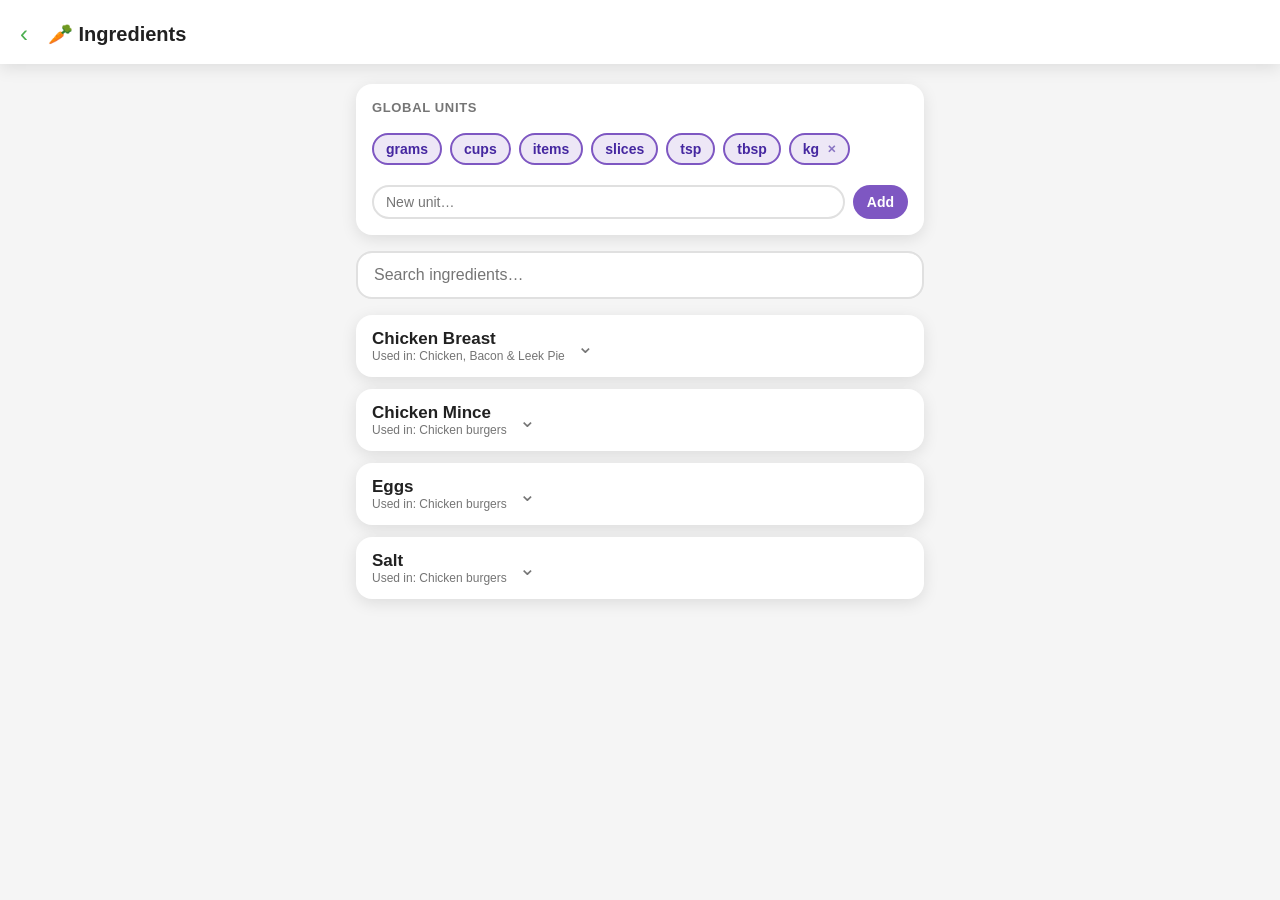
==== ingredients.html @ 9c86be1e "Convert app to static GitHub Pages build with local storage and import/export" ====
<!DOCTYPE html>
<html lang="en">
<head>
  <meta charset="UTF-8" />
  <meta name="viewport" content="width=device-width, initial-scale=1.0, viewport-fit=cover" />
  <meta name="apple-mobile-web-app-capable" content="yes" />
  <meta name="apple-mobile-web-app-status-bar-style" content="default" />
  <title>Ingredients</title>
  <link rel="stylesheet" href="styles.css" />
  <link rel="manifest" href="manifest.json" />
  <style>
    .filter-row input {
      width: 100%;
      padding: 13px 16px;
      border: 2px solid #E0E0E0;
      border-radius: var(--radius);
      font-size: 16px;
      outline: none;
      background: var(--card);
    }
    .filter-row input:focus { border-color: var(--purple, #7E57C2); }

    /* ── Ingredient card ── */
    .idef-card {
      background: var(--card);
      border-radius: var(--radius);
      box-shadow: var(--shadow);
      overflow: hidden;
    }
    .idef-header {
      display: flex;
      align-items: center;
      gap: 12px;
      padding: 14px 16px;
      cursor: pointer;
    }
    .idef-name {
      flex: 1;
      font-size: 17px;
      font-weight: 700;
    }
    .idef-used {
      font-size: 12px;
      color: var(--muted);
    }
    .idef-toggle {
      font-size: 20px;
      color: var(--muted);
      transition: transform 0.2s;
    }
    .idef-card.open .idef-toggle { transform: rotate(180deg); }

    .idef-body {
      display: none;
      padding: 0 16px 16px;
      border-top: 1px solid #F0F0F0;
      padding-top: 14px;
      flex-direction: column;
      gap: 14px;
    }
    .idef-card.open .idef-body { display: flex; }

    /* Units checkboxes */
    .units-grid {
      display: flex;
      flex-wrap: wrap;
      gap: 8px;
    }
    .unit-chip {
      display: flex;
      align-items: center;
      gap: 6px;
      padding: 6px 12px;
      border: 2px solid #E0E0E0;
      border-radius: 20px;
      font-size: 14px;
      cursor: pointer;
      user-select: none;
      transition: border-color 0.15s, background 0.15s;
    }
    .unit-chip input { display: none; }
    .unit-chip.selected {
      border-color: var(--purple, #7E57C2);
      background: #EDE7F6;
      color: #4527A0;
      font-weight: 600;
    }

    /* Purchase quantities */
    .pq-list { display: flex; flex-direction: column; gap: 8px; }
    .pq-row {
      display: grid;
      grid-template-columns: 80px 1fr auto;
      gap: 6px;
      align-items: center;
    }
    .pq-row input[type=number],
    .pq-row select {
      padding: 9px 10px;
      border: 2px solid #E0E0E0;
      border-radius: 10px;
      font-size: 15px;
      font-family: inherit;
      outline: none;
      min-width: 0;
      background: var(--card);
    }
    .pq-row input:focus,
    .pq-row select:focus { border-color: var(--purple, #7E57C2); }

    .add-pq-btn {
      background: none;
      border: 2px dashed #D1C4E9;
      border-radius: 10px;
      color: #512DA8;
      font-size: 14px;
      font-weight: 600;
      padding: 8px 14px;
      cursor: pointer;
      width: 100%;
    }
    .add-unit-row {
      display: flex;
      gap: 8px;
      margin-top: 8px;
    }
    .add-unit-row input {
      flex: 1;
      padding: 7px 12px;
      border: 2px solid #E0E0E0;
      border-radius: 20px;
      font-size: 14px;
      outline: none;
      background: var(--card);
    }
    .add-unit-row input:focus { border-color: var(--purple, #7E57C2); }
    .add-unit-row button {
      padding: 7px 14px;
      background: var(--purple, #7E57C2);
      color: white;
      border: none;
      border-radius: 20px;
      font-size: 14px;
      font-weight: 700;
      cursor: pointer;
    }
    .unit-chip .remove-unit {
      font-size: 11px;
      margin-left: 2px;
      opacity: 0.6;
    }
    /* Global unit manager */
    .unit-manager {
      background: var(--card);
      border-radius: var(--radius);
      box-shadow: var(--shadow);
      padding: 16px;
      display: flex;
      flex-direction: column;
      gap: 12px;
    }
    .idef-name-input {
      width: 100%;
      padding: 10px 12px;
      border: 2px solid #E0E0E0;
      border-radius: 10px;
      font-size: 15px;
      outline: none;
      background: var(--card);
    }
    .idef-name-input:focus { border-color: var(--purple, #7E57C2); }
  </style>
</head>
<body>
  <header>
    <a href="index.html" class="back-btn">‹</a>
    <h1>🥕 Ingredients</h1>
  </header>

  <main class="page">
    <div class="unit-manager">
      <label class="section-label">Global units</label>
      <div class="units-grid" id="global-units-grid"></div>
      <div class="add-unit-row">
        <input type="text" id="new-global-unit" placeholder="New unit…"
          onkeydown="if(event.key==='Enter'){addGlobalUnit();event.preventDefault();}" />
        <button onclick="addGlobalUnit()">Add</button>
      </div>
    </div>
    <div class="filter-row">
      <input id="search" type="text" placeholder="Search ingredients…" oninput="renderFiltered()" />
    </div>
    <div class="card-list" id="ing-list"></div>
  </main>

  <script src="storage.js"></script>
  <script>
    const PRESET_UNITS = ['grams', 'cups', 'items', 'slices', 'tsp', 'tbsp'];
    let customUnits = [];   // loaded from server
    let allIngredients = [];
    const ingredientSaveTimers = new Map();

    function allUnits() {
      return [...PRESET_UNITS, ...customUnits];
    }

    async function loadAll() {
      const [ingredients, units] = await Promise.all([
        AppStore.getIngredients(),
        AppStore.getUnits(),
      ]);
      allIngredients = ingredients;
      customUnits = units;
      allIngredients.sort((a, b) => a.name.localeCompare(b.name));
      renderGlobalUnits();
      renderFiltered();
    }

    // ── Global unit manager ────────────────────────────────────────────

    function renderGlobalUnits() {
      const grid = document.getElementById('global-units-grid');
      const all = allUnits();
      grid.innerHTML = all.map(u => {
        const isCustom = !PRESET_UNITS.includes(u);
        const removeBtn = isCustom
          ? `<span class="remove-unit" onclick="removeGlobalUnit('${escapeJs(u)}',event)">✕</span>`
          : '';
        return `<span class="unit-chip selected" style="cursor:default">${escapeHtml(u)}${removeBtn}</span>`;
      }).join('');
    }

    async function saveGlobalUnits() {
      await AppStore.setUnits(customUnits);
    }

    function addGlobalUnit() {
      const input = document.getElementById('new-global-unit');
      const val = input.value.trim();
      if (!val) return;
      if (allUnits().map(u => u.toLowerCase()).includes(val.toLowerCase())) {
        input.value = '';
        return;
      }
      customUnits.push(val);
      input.value = '';
      saveGlobalUnits();
      renderGlobalUnits();
      // Add chip to every open ingredient card
      document.querySelectorAll('.idef-card').forEach((card, i) => {
        const grid = document.getElementById(`units-${i}`);
        if (grid) grid.insertAdjacentHTML('beforeend', unitChip(i, val, false));
      });
    }

    function removeGlobalUnit(unit, event) {
      event.stopPropagation();
      customUnits = customUnits.filter(u => u !== unit);
      saveGlobalUnits();
      renderGlobalUnits();
      // Remove chip from every ingredient card
      document.querySelectorAll('.idef-card').forEach((card, i) => {
        const grid = document.getElementById(`units-${i}`);
        if (!grid) return;
        grid.querySelectorAll('.unit-chip input').forEach(inp => {
          if (inp.value === unit) inp.closest('.unit-chip').remove();
        });
        refreshPqUnitDropdowns(i);
      });
    }

    function renderFiltered() {
      const query = document.getElementById('search').value.trim().toLowerCase();
      const filtered = query
        ? allIngredients.filter(i => i.name.toLowerCase().includes(query))
        : allIngredients;
      render(filtered);
    }

    function render(ingredients) {
      const list = document.getElementById('ing-list');
      list.innerHTML = '';

      if (ingredients.length === 0) {
        list.innerHTML = `
          <div class="empty">
            <span class="empty-icon">🥕</span>
            <p>No ingredients found.<br/>Add some via a recipe!</p>
          </div>`;
        return;
      }

      ingredients.forEach((ing, i) => {
        const card = document.createElement('div');
        card.className = 'idef-card';
        card.id = `idef-${i}`;

        const selectedUnits = new Set(ing.units || []);
        const pqs = ing.purchaseQuantities || [];

        card.innerHTML = `
          <div class="idef-header" onclick="toggleCard(${i})">
            <div>
              <div class="idef-name">${escapeHtml(ing.name)}</div>
              <div class="idef-used">Used in: ${escapeHtml(ing.usedIn.join(', '))}</div>
            </div>
            <span class="idef-toggle">⌄</span>
          </div>
          <div class="idef-body">
            <div>
              <label class="section-label" style="margin-bottom:8px">Ingredient name</label>
              <input id="name-${i}" class="idef-name-input" type="text" value="${escapeHtml(ing.name)}" oninput="scheduleSaveDef(${i})" onchange="scheduleSaveDef(${i},0)" onblur="scheduleSaveDef(${i},0)" />
            </div>
            <div>
              <label class="section-label" style="margin-bottom:8px">Available units</label>
              <div class="units-grid" id="units-${i}">
                ${allUnits().map(u => unitChip(i, u, selectedUnits.has(u))).join('')}
              </div>
            </div>
            <div>
              <label class="section-label" style="margin-bottom:8px">Purchase quantities</label>
              <div class="pq-list" id="pq-list-${i}">
                ${pqs.map((pq, j) => pqRow(i, j, pq, [...selectedUnits])).join('')}
              </div>
              <button class="add-pq-btn" onclick="addPqRow(${i})">+ Add purchase quantity</button>
            </div>
          </div>`;
        list.appendChild(card);
      });
    }

    function pqRow(i, j, pq, units) {
      pq = pq || { qty: '', unit: units[0] || '' };
      const opts = units.length
        ? units.map(u => `<option value="${u}" ${pq.unit === u ? 'selected' : ''}>${u}</option>`).join('')
        : `<option value="${pq.unit}">${pq.unit || '—'}</option>`;
      return `<div class="pq-row" id="pq-${i}-${j}">
        <input type="number" min="0" step="any" placeholder="Qty" class="pq-qty" value="${escapeHtml(String(pq.qty || ''))}" oninput="scheduleSaveDef(${i})" />
        <select class="pq-unit" onchange="scheduleSaveDef(${i})">${opts}</select>
        <button class="delete-btn" onclick="deletePqRow(${i},${j})">✕</button>
      </div>`;
    }

    function unitChip(i, u, selected) {
      return `<label class="unit-chip${selected ? ' selected' : ''}" onclick="toggleUnit(${i},this,event)">
        <input type="checkbox" value="${escapeHtml(u)}" ${selected ? 'checked' : ''} />
        ${escapeHtml(u)}
      </label>`;
    }

    function toggleCard(i) {
      document.getElementById(`idef-${i}`).classList.toggle('open');
    }

    function toggleUnit(i, label, event) {
      event.preventDefault();
      label.classList.toggle('selected');
      label.querySelector('input').checked = label.classList.contains('selected');
      refreshPqUnitDropdowns(i);
      scheduleSaveDef(i);
    }

    function getSelectedUnits(i) {
      return Array.from(document.querySelectorAll(`#units-${i} .unit-chip.selected input`))
        .map(inp => inp.value);
    }

    function refreshPqUnitDropdowns(i) {
      const units = getSelectedUnits(i);
      document.querySelectorAll(`#pq-list-${i} .pq-row`).forEach(row => {
        const sel = row.querySelector('.pq-unit');
        const current = sel.value;
        sel.innerHTML = units.length
          ? units.map(u => `<option value="${u}" ${current === u ? 'selected' : ''}>${u}</option>`).join('')
          : `<option value="">—</option>`;
      });
    }

    function collectPqRows(i) {
      return Array.from(document.querySelectorAll(`#pq-list-${i} .pq-row`)).map(row => ({
        qty: row.querySelector('.pq-qty').value,
        unit: row.querySelector('.pq-unit').value,
      }));
    }

    function addPqRow(i) {
      const units = getSelectedUnits(i);
      const pqs = collectPqRows(i);
      pqs.push({ qty: '', unit: units[0] || '' });
      const container = document.getElementById(`pq-list-${i}`);
      container.innerHTML = pqs.map((pq, j) => pqRow(i, j, pq, units)).join('');
      scheduleSaveDef(i);
    }

    function deletePqRow(i, j) {
      const units = getSelectedUnits(i);
      const pqs = collectPqRows(i);
      pqs.splice(j, 1);
      const container = document.getElementById(`pq-list-${i}`);
      container.innerHTML = pqs.map((pq, k) => pqRow(i, k, pq, units)).join('');
      scheduleSaveDef(i);
    }

    function scheduleSaveDef(i, delay = 350) {
      if (ingredientSaveTimers.has(i)) clearTimeout(ingredientSaveTimers.get(i));
      const timer = setTimeout(() => {
        ingredientSaveTimers.delete(i);
        saveDef(i);
      }, delay);
      ingredientSaveTimers.set(i, timer);
    }

    async function saveDef(i) {
      const query = document.getElementById('search').value.trim().toLowerCase();
      const filtered = query
        ? allIngredients.filter(x => x.name.toLowerCase().includes(query))
        : allIngredients;
      const ingredient = filtered[i];
      if (!ingredient) return;

      const oldName = ingredient.name;
      const newName = capitalizeIngredientName(document.getElementById(`name-${i}`).value);
      if (!newName) return;

      if (newName.toLowerCase() !== oldName.toLowerCase()) {
        await AppStore.renameIngredient(oldName, newName);
        ingredient.name = newName;
      }

      const units = getSelectedUnits(i);
      const purchaseQuantities = collectPqRows(i).filter(pq => pq.qty !== '' && pq.unit);

      await AppStore.saveIngredientDef(ingredient.name, { units, purchaseQuantities });

      // Update local state
      ingredient.units = units;
      ingredient.purchaseQuantities = purchaseQuantities;
      ingredient.name = newName;

      const nameInput = document.getElementById(`name-${i}`);
      if (nameInput) nameInput.value = newName;
      const nameLabel = document.querySelector(`#idef-${i} .idef-name`);
      if (nameLabel) nameLabel.textContent = newName;
    }

    function escapeHtml(str) {
      return str.replace(/&/g,'&amp;').replace(/</g,'&lt;').replace(/>/g,'&gt;').replace(/"/g,'&quot;');
    }

    function escapeJs(str) {
      return str.replace(/\\/g,'\\\\').replace(/'/g,"\\'");
    }

    function capitalizeIngredientName(name) {
      const trimmed = String(name || '').trim();
      if (!trimmed) return '';
      return trimmed
        .toLowerCase()
        .split(/\s+/)
        .map(word => word.charAt(0).toUpperCase() + word.slice(1))
        .join(' ');
    }

    loadAll();
    if ('serviceWorker' in navigator) {
      navigator.serviceWorker.register('sw.js');
    }
  </script>
</body>
</html>
---- styles.css ----
* {
  box-sizing: border-box;
  margin: 0;
  padding: 0;
  -webkit-tap-highlight-color: transparent;
}

:root {
  --green: #4CAF50;
  --green-dark: #388E3C;
  --orange: #FF7043;
  --orange-dark: #E64A19;
  --purple: #7E57C2;
  --purple-dark: #512DA8;
  --bg: #F5F5F5;
  --card: #FFFFFF;
  --text: #212121;
  --muted: #757575;
  --radius: 16px;
  --shadow: 0 4px 16px rgba(0,0,0,0.10);
}

body {
  font-family: -apple-system, BlinkMacSystemFont, "Segoe UI", sans-serif;
  background: var(--bg);
  color: var(--text);
  min-height: 100dvh;
  display: flex;
  flex-direction: column;
}

/* ── Header ── */
header {
  background: var(--card);
  box-shadow: var(--shadow);
  padding: 16px 20px 12px;
  display: flex;
  align-items: center;
  gap: 12px;
  position: sticky;
  top: 0;
  z-index: 10;
}

header .back-btn {
  background: none;
  border: none;
  font-size: 24px;
  cursor: pointer;
  color: var(--green);
  padding: 4px 8px 4px 0;
  text-decoration: none;
}

header h1 {
  font-size: 20px;
  font-weight: 700;
}

/* ── Home screen ── */
.home {
  flex: 1;
  display: flex;
  flex-direction: column;
  align-items: center;
  justify-content: center;
  gap: 32px;
  padding: 40px 24px;
}

.home-logo {
  font-size: 64px;
  line-height: 1;
}

.home-title {
  font-size: 30px;
  font-weight: 800;
  text-align: center;
  color: var(--text);
}

.home-subtitle {
  font-size: 15px;
  color: var(--muted);
  text-align: center;
  margin-top: -20px;
}

.home-cards {
  display: flex;
  flex-direction: column;
  gap: 16px;
  width: 100%;
  max-width: 360px;
}

.home-card {
  display: flex;
  align-items: center;
  gap: 20px;
  padding: 24px 20px;
  border-radius: var(--radius);
  box-shadow: var(--shadow);
  text-decoration: none;
  color: white;
  font-size: 20px;
  font-weight: 700;
  transition: transform 0.15s, box-shadow 0.15s;
  cursor: pointer;
}

.home-card:active {
  transform: scale(0.97);
  box-shadow: 0 2px 8px rgba(0,0,0,0.12);
}

.home-card.recipes  { background: linear-gradient(135deg, var(--green), var(--green-dark)); }
.home-card.shopping { background: linear-gradient(135deg, var(--orange), var(--orange-dark)); }
.home-card.ingredients { background: linear-gradient(135deg, var(--purple), var(--purple-dark)); }

.home-card .card-icon { font-size: 36px; }

.data-tools {
  width: 100%;
  max-width: 360px;
  background: var(--card);
  border-radius: var(--radius);
  box-shadow: var(--shadow);
  padding: 14px;
  display: flex;
  flex-direction: column;
  gap: 10px;
}

.data-tools h2 {
  font-size: 16px;
  font-weight: 700;
}

.data-tools-note {
  font-size: 13px;
  color: var(--muted);
}

.data-tools-actions {
  display: flex;
  gap: 8px;
}

.data-tools-actions button {
  flex: 1;
  border: none;
  border-radius: 10px;
  padding: 10px 12px;
  color: white;
  font-size: 14px;
  font-weight: 700;
  cursor: pointer;
}

#export-data-btn {
  background: var(--green);
}

#import-data-btn {
  background: var(--purple);
}

.data-tools-status {
  min-height: 18px;
  font-size: 12px;
  color: #2E7D32;
}

.data-tools-status.error {
  color: #C62828;
}

/* ── Shared page layout ── */
.page {
  flex: 1;
  display: flex;
  flex-direction: column;
  padding: 20px 16px;
  gap: 16px;
  max-width: 600px;
  width: 100%;
  margin: 0 auto;
}

/* ── Fab / add button ── */
.fab {
  position: fixed;
  bottom: 28px;
  right: 24px;
  width: 56px;
  height: 56px;
  border-radius: 50%;
  border: none;
  font-size: 28px;
  color: white;
  cursor: pointer;
  box-shadow: 0 4px 16px rgba(0,0,0,0.22);
  display: flex;
  align-items: center;
  justify-content: center;
  transition: transform 0.15s;
}
.fab:active { transform: scale(0.93); }
.fab.recipes  { background: var(--green); }
.fab.shopping { background: var(--orange); }

/* ── Input row (add item) ── */
.add-row {
  display: flex;
  gap: 10px;
}

.add-row input,
.add-row select {
  flex: 1;
  padding: 13px 16px;
  border: 2px solid #E0E0E0;
  border-radius: var(--radius);
  font-size: 16px;
  outline: none;
  background: var(--card);
  transition: border-color 0.2s;
}
.add-row input:focus,
.add-row select:focus { border-color: var(--green); }

.suggestions {
  display: none;
  background: var(--card);
  border-radius: var(--radius);
  box-shadow: var(--shadow);
  overflow: hidden;
  position: relative;
  z-index: 5;
}

#recipe-suggestions {
  margin-top: 0;
}

.suggestion-item {
  width: 100%;
  text-align: left;
  padding: 12px 14px;
  border: none;
  border-bottom: 1px solid #F0F0F0;
  background: var(--card);
  color: var(--text);
  font-size: 15px;
  cursor: pointer;
}

.suggestion-item:last-child {
  border-bottom: none;
}

.suggestion-item:active {
  background: #F7F7F7;
}

.new-item-panel {
  background: var(--card);
  border-radius: var(--radius);
  box-shadow: var(--shadow);
  padding: 14px;
  display: flex;
  flex-direction: column;
  gap: 10px;
}

.new-item-title {
  font-size: 13px;
  font-weight: 700;
  text-transform: uppercase;
  letter-spacing: 0.05em;
  color: var(--muted);
}

.new-item-name {
  font-size: 17px;
  font-weight: 700;
}

.new-item-row {
  display: grid;
  grid-template-columns: 1fr 1fr;
  gap: 8px;
}

.new-item-row input,
.new-item-row select {
  padding: 11px 12px;
  border: 2px solid #E0E0E0;
  border-radius: 10px;
  font-size: 15px;
  outline: none;
  background: var(--card);
}

.new-item-row input:focus,
.new-item-row select:focus {
  border-color: var(--orange);
}

.new-item-actions {
  display: flex;
  justify-content: flex-end;
  gap: 8px;
}

.ghost-btn {
  padding: 10px 12px;
  border: 2px solid #E0E0E0;
  border-radius: 10px;
  background: var(--card);
  color: var(--text);
  font-size: 14px;
  font-weight: 700;
  cursor: pointer;
}

.add-row button {
  padding: 13px 18px;
  border: none;
  border-radius: var(--radius);
  font-size: 16px;
  font-weight: 700;
  color: white;
  cursor: pointer;
}
.add-row button.recipes  { background: var(--green); }
.add-row button.shopping { background: var(--orange); }

.add-recipe-btn {
  width: 100%;
  padding: 16px 18px;
  border: none;
  border-radius: var(--radius);
  font-size: 16px;
  font-weight: 700;
  color: white;
  cursor: pointer;
  margin-top: 12px;
  background: var(--orange);
  transition: transform 0.15s;
}

.add-recipe-btn:active {
  transform: scale(0.97);
}

/* ── Card list ── */
.card-list {
  display: flex;
  flex-direction: column;
  gap: 12px;
  padding-bottom: 80px;
}

.card-item {
  background: var(--card);
  border-radius: var(--radius);
  box-shadow: var(--shadow);
  padding: 16px 16px;
  display: flex;
  align-items: center;
  gap: 14px;
  position: relative;
  overflow: hidden;
}

/* Shopping list: checkbox style */
.card-item.shop-item {
  cursor: pointer;
}

.card-item .check {
  width: 24px;
  height: 24px;
  border-radius: 50%;
  border: 2px solid #BDBDBD;
  flex-shrink: 0;
  display: flex;
  align-items: center;
  justify-content: center;
  font-size: 14px;
  transition: background 0.2s, border-color 0.2s;
}

.card-item.checked .check {
  background: var(--orange);
  border-color: var(--orange);
  color: white;
}

.card-item .item-text {
  flex: 1;
  font-size: 16px;
}

.card-item.checked .item-text {
  text-decoration: line-through;
  color: var(--muted);
}

.card-item .delete-btn {
  background: none;
  border: none;
  font-size: 22px;
  color: #BDBDBD;
  cursor: pointer;
  padding: 8px;
}
.card-item .delete-btn:hover { color: #EF5350; }

/* Recipe cards */
.recipe-card {
  background: var(--card);
  border-radius: var(--radius);
  box-shadow: var(--shadow);
  overflow: hidden;
  cursor: pointer;
}

.recipe-card .recipe-header {
  display: flex;
  align-items: center;
  gap: 14px;
  padding: 16px;
}

.recipe-card .recipe-emoji {
  font-size: 32px;
  flex-shrink: 0;
}

.recipe-card .recipe-name {
  font-size: 17px;
  font-weight: 700;
  flex: 1;
}

.recipe-card .recipe-toggle {
  font-size: 20px;
  color: var(--muted);
  transition: transform 0.2s;
}

.recipe-card.open .recipe-toggle {
  transform: rotate(180deg);
}

.recipe-card .recipe-body {
  display: none;
  padding: 0 16px 16px;
  font-size: 15px;
  color: var(--muted);
  line-height: 1.6;
  border-top: 1px solid #F0F0F0;
  padding-top: 12px;
}

.recipe-card.open .recipe-body { display: block; }

.section-label {
  display: block;
  font-size: 13px;
  font-weight: 700;
  text-transform: uppercase;
  letter-spacing: 0.05em;
  color: var(--muted);
  margin-bottom: 6px;
}

.recipe-body textarea {
  width: 100%;
  min-height: 100px;
  border: 2px solid #E0E0E0;
  border-radius: 10px;
  padding: 10px;
  font-size: 15px;
  font-family: inherit;
  resize: vertical;
  outline: none;
}
.recipe-body textarea:focus { border-color: var(--green); }

/* ── Ingredient rows ── */
.ing-list {
  display: flex;
  flex-direction: column;
  gap: 8px;
}

.ing-row {
  display: grid;
  grid-template-columns: 1fr auto;
  gap: 8px;
  align-items: center;
}

.ing-row .delete-btn {
  font-size: 24px;
  padding: 4px 8px;
  color: #BDBDBD;
  background: none;
  border: none;
  cursor: pointer;
}

.ing-row .delete-btn:active {
  color: #EF5350;
}

.ing-summary {
  width: 100%;
  text-align: left;
  padding: 0;
  border: none;
  background: transparent;
  color: var(--text);
  font-size: 15px;
  cursor: pointer;
  font: inherit;
}

.ing-editor {
  display: none;
  grid-template-columns: 64px 110px 1fr auto;
  gap: 6px;
  align-items: start;
}

.ing-editor .ing-qty {
  grid-column: 1;
  grid-row: 1;
}

.ing-editor .ing-unit {
  grid-column: 2;
  grid-row: 1;
}

.ing-editor > div {
  grid-column: 1 / span 3;
  grid-row: 2;
  width: 100%;
  position: relative;
}

.ing-editor .ing-name {
  width: 100%;
}

.ing-editor .ing-done {
  grid-column: 4;
  grid-row: 2;
}

.ing-row.editing {
  grid-template-columns: 1fr auto;
  align-items: start;
}

.ing-row.editing .ing-summary {
  display: none;
}

.ing-row.editing .ing-editor {
  display: grid;
}

.ing-editor input,
.ing-editor select {
  padding: 9px 10px;
  border: 2px solid #E0E0E0;
  border-radius: 10px;
  font-size: 15px;
  font-family: inherit;
  outline: none;
  min-width: 0;
  background: var(--card);
  appearance: auto;
}

.ing-editor input:focus,
.ing-editor select:focus { border-color: var(--green); }

.ing-done {
  padding: 9px 10px;
  border: none;
  border-radius: 10px;
  background: var(--green);
  color: white;
  font-size: 13px;
  font-weight: 700;
  cursor: pointer;
}

.ing-suggestions {
  display: none;
  background: var(--card);
  border-radius: 10px;
  box-shadow: var(--shadow);
  overflow: hidden;
  position: absolute;
  top: 100%;
  left: 0;
  right: 0;
  z-index: 10;
  margin-top: 2px;
}

.ing-suggestion-item {
  width: 100%;
  text-align: left;
  padding: 10px 12px;
  border: none;
  border-bottom: 1px solid #F0F0F0;
  background: var(--card);
  color: var(--text);
  font-size: 14px;
  cursor: pointer;
  font: inherit;
}

.ing-suggestion-item:last-child {
  border-bottom: none;
}

.ing-suggestion-item:active {
  background: #F7F7F7;
}

.add-ing-btn {
  margin-top: 10px;
  background: none;
  border: 2px dashed #C8E6C9;
  border-radius: 10px;
  color: var(--green-dark);
  font-size: 14px;
  font-weight: 600;
  padding: 8px 14px;
  cursor: pointer;
  width: 100%;
}

/* ── Empty state ── */
.empty {
  text-align: center;
  color: var(--muted);
  margin-top: 40px;
  font-size: 16px;
  display: flex;
  flex-direction: column;
  align-items: center;
  gap: 10px;
}
.empty .empty-icon { font-size: 48px; }
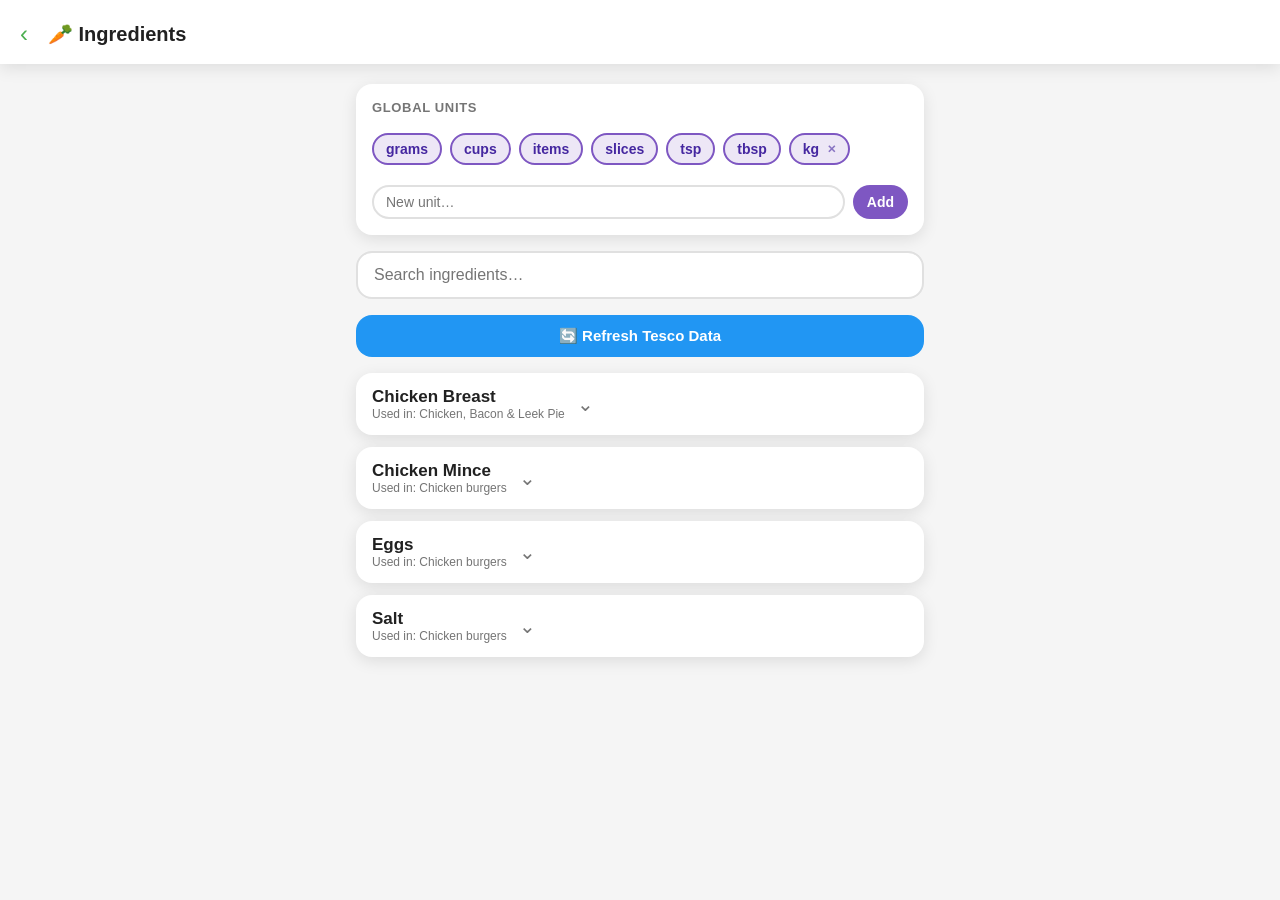
==== commit ec17eeda: "Add Refresh Tesco Data button to fetch product titles and prices from API" ====
--- a/ingredients.html
+++ b/ingredients.html
@@ -90,11 +90,12 @@
     .pq-list { display: flex; flex-direction: column; gap: 8px; }
     .pq-row {
       display: grid;
-      grid-template-columns: 80px 1fr auto;
+      grid-template-columns: 80px 1fr 130px auto;
       gap: 6px;
       align-items: center;
     }
     .pq-row input[type=number],
+    .pq-row input[type=text],
     .pq-row select {
       padding: 9px 10px;
       border: 2px solid #E0E0E0;
@@ -107,6 +108,22 @@
     }
     .pq-row input:focus,
     .pq-row select:focus { border-color: var(--purple, #7E57C2); }
+
+    .pq-tesco-info {
+      grid-column: 1 / -1;
+      font-size: 13px;
+      color: var(--muted);
+      display: flex;
+      flex-direction: column;
+      gap: 4px;
+    }
+    .pq-tesco-title {
+      font-weight: 600;
+    }
+    .pq-tesco-price {
+      color: var(--green);
+      font-weight: 700;
+    }
 
     .add-pq-btn {
       background: none;
@@ -169,6 +186,46 @@
       background: var(--card);
     }
     .idef-name-input:focus { border-color: var(--purple, #7E57C2); }
+    
+    /* Refresh button */
+    .refresh-btn {
+      background: #2196F3;
+      color: white;
+      border: none;
+      border-radius: var(--radius);
+      padding: 12px 16px;
+      font-size: 15px;
+      font-weight: 600;
+      cursor: pointer;
+      width: 100%;
+      transition: background 0.2s;
+    }
+    .refresh-btn:hover { background: #1976D2; }
+    .refresh-btn:disabled {
+      background: #ccc;
+      cursor: not-allowed;
+    }
+    #refresh-status {
+      margin-top: 1rem;
+      padding: 12px 16px;
+      border-radius: var(--radius);
+      font-size: 14px;
+      font-weight: 600;
+      display: none;
+    }
+    #refresh-status.show {
+      display: block;
+    }
+    #refresh-status.success {
+      background: #E8F5E9;
+      color: #2E7D32;
+      border-left: 4px solid #4CAF50;
+    }
+    #refresh-status.error {
+      background: #FFEBEE;
+      color: #C62828;
+      border-left: 4px solid #F44336;
+    }
   </style>
 </head>
 <body>
@@ -190,6 +247,8 @@
     <div class="filter-row">
       <input id="search" type="text" placeholder="Search ingredients…" oninput="renderFiltered()" />
     </div>
+    <button class="refresh-btn" onclick="refreshTescoData()">🔄 Refresh Tesco Data</button>
+    <div id="refresh-status"></div>
     <div class="card-list" id="ing-list"></div>
   </main>
 
@@ -330,14 +389,18 @@
     }
 
     function pqRow(i, j, pq, units) {
-      pq = pq || { qty: '', unit: units[0] || '' };
+      pq = pq || { qty: '', unit: units[0] || '', tescoProductID: '', tescoTitle: '', tescoPrice: null };
       const opts = units.length
         ? units.map(u => `<option value="${u}" ${pq.unit === u ? 'selected' : ''}>${u}</option>`).join('')
         : `<option value="${pq.unit}">${pq.unit || '—'}</option>`;
+      const hasTescoData = pq.tescoTitle || pq.tescoPrice;
+      const tescoInfo = hasTescoData ? `<div class="pq-tesco-info">${pq.tescoTitle ? `<div class="pq-tesco-title">${escapeHtml(pq.tescoTitle)}</div>` : ''}${pq.tescoPrice ? `<div class="pq-tesco-price">£${pq.tescoPrice.toFixed(2)}</div>` : ''}</div>` : '';
       return `<div class="pq-row" id="pq-${i}-${j}">
         <input type="number" min="0" step="any" placeholder="Qty" class="pq-qty" value="${escapeHtml(String(pq.qty || ''))}" oninput="scheduleSaveDef(${i})" />
         <select class="pq-unit" onchange="scheduleSaveDef(${i})">${opts}</select>
+        <input type="text" placeholder="Tesco product ID" class="pq-tesco-id" value="${escapeHtml(String(pq.tescoProductID || ''))}" oninput="scheduleSaveDef(${i})" />
         <button class="delete-btn" onclick="deletePqRow(${i},${j})">✕</button>
+        ${tescoInfo}
       </div>`;
     }
 
@@ -377,16 +440,23 @@
     }
 
     function collectPqRows(i) {
-      return Array.from(document.querySelectorAll(`#pq-list-${i} .pq-row`)).map(row => ({
-        qty: row.querySelector('.pq-qty').value,
-        unit: row.querySelector('.pq-unit').value,
-      }));
+      return Array.from(document.querySelectorAll(`#pq-list-${i} .pq-row`)).map(row => {
+        const pqRow = row.querySelector('.pq-qty');
+        if (!pqRow) return null;
+        return {
+          qty: row.querySelector('.pq-qty').value,
+          unit: row.querySelector('.pq-unit').value,
+          tescoProductID: row.querySelector('.pq-tesco-id').value.trim(),
+          tescoTitle: row.querySelector('.pq-tesco-title')?.textContent || '',
+          tescoPrice: row.querySelector('.pq-tesco-price') ? parseFloat(row.querySelector('.pq-tesco-price').textContent.replace('£', '')) : null,
+        };
+      }).filter(Boolean);
     }
 
     function addPqRow(i) {
       const units = getSelectedUnits(i);
       const pqs = collectPqRows(i);
-      pqs.push({ qty: '', unit: units[0] || '' });
+      pqs.push({ qty: '', unit: units[0] || '', tescoProductID: '', tescoTitle: '', tescoPrice: null });
       const container = document.getElementById(`pq-list-${i}`);
       container.innerHTML = pqs.map((pq, j) => pqRow(i, j, pq, units)).join('');
       scheduleSaveDef(i);
@@ -461,6 +531,65 @@
         .join(' ');
     }
 
+    async function refreshTescoData() {
+      const btn = document.querySelector('.refresh-btn');
+      const status = document.getElementById('refresh-status');
+      btn.disabled = true;
+
+      const setStatus = (msg, isError = false) => {
+        status.textContent = msg;
+        status.className = `show ${isError ? 'error' : 'success'}`;
+      };
+
+      try {
+        setStatus('⏳ Fetching Tesco data...');
+        const ingredients = await AppStore.getIngredients();
+        const apiKey = 'af2dcf2533msh2024c4cc4aa3832p10de4djsnc73c8ffcadbd';
+        let updated = 0;
+        let failed = 0;
+
+        for (const [name, def] of Object.entries(ingredients)) {
+          if (!def.purchaseQuantities) continue;
+
+          for (const pq of def.purchaseQuantities) {
+            if (!pq.tescoProductID) continue;
+
+            try {
+              const url = `https://tesco-data-api.p.rapidapi.com/product-details?productId=${pq.tescoProductID}`;
+              const resp = await fetch(url, {
+                headers: {
+                  'accept': 'application/json',
+                  'x-rapidapi-key': apiKey,
+                  'x-rapidapi-host': 'tesco-data-api.p.rapidapi.com'
+                }
+              });
+
+              if (!resp.ok) throw new Error(`API returned ${resp.status}`);
+              const data = await resp.json();
+
+              if (data.success && data.data?.results?.[0]?.data?.product) {
+                const product = data.data.results[0].data.product;
+                pq.tescoTitle = product.title || '';
+                pq.tescoPrice = product.price?.actual || null;
+                updated++;
+              }
+            } catch (err) {
+              console.error(`Failed to fetch ${pq.tescoProductID}:`, err);
+              failed++;
+            }
+          }
+        }
+
+        await AppStore.setIngredients(ingredients);
+        const msg = `✅ Updated ${updated} product${updated !== 1 ? 's' : ''}${failed > 0 ? ` (${failed} failed)` : ''}`;
+        setStatus(msg);
+        setTimeout(() => location.reload(), 1500);
+      } catch (err) {
+        setStatus(`❌ Error: ${err.message}`, true);
+        btn.disabled = false;
+      }
+    }
+
     loadAll();
     if ('serviceWorker' in navigator) {
       navigator.serviceWorker.register('sw.js');
